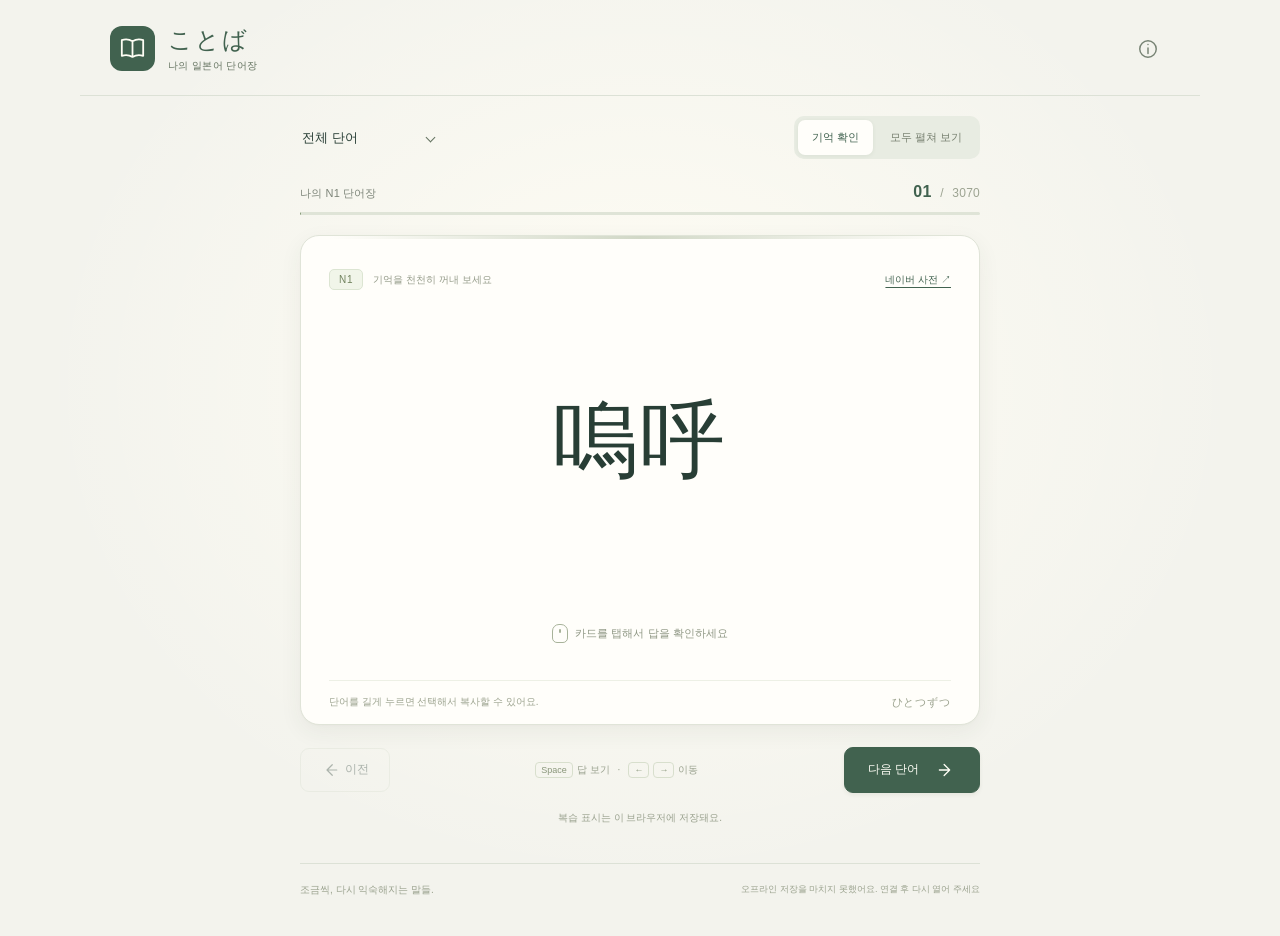
==== index.html @ ba1c208c "Add files via upload" ====
<!doctype html>
<html lang="ko">
  <head>
    <meta charset="UTF-8">
    <meta name="viewport" content="width=device-width, initial-scale=1, viewport-fit=cover">
    <meta name="theme-color" content="#f3f3ed">
    <meta name="description" content="한 번 알았던 일본어 단어를 다시 떠올리는 나만의 단어장.">
    <meta name="apple-mobile-web-app-capable" content="yes">
    <meta name="apple-mobile-web-app-status-bar-style" content="default">
    <title>ことば — 나의 일본어 단어장</title>
    <link rel="icon" href="./icon.svg" type="image/svg+xml">
    <link rel="apple-touch-icon" href="./icon-192.png">
    <link rel="manifest" href="./manifest.webmanifest">
    <link rel="stylesheet" href="./src/style.css">
    <script type="module" src="./src/app.js"></script>
  </head>
  <body>
    <svg class="svg-definitions" xmlns="http://www.w3.org/2000/svg" aria-hidden="true">
      <symbol id="i-book" viewBox="0 0 24 24"><path d="M12 5.5C9.2 3.8 5.5 3.5 2.5 4.5v14c3-1 6.7-.7 9.5 1 2.8-1.7 6.5-2 9.5-1v-14c-3-1-6.7-.7-9.5 1Zm0 0v14"/></symbol>
      <symbol id="i-arrow" viewBox="0 0 24 24"><path d="m9 5 7 7-7 7M3 12h13"/></symbol>
      <symbol id="i-check" viewBox="0 0 24 24"><path d="m5 12 4 4L19 6"/></symbol>
      <symbol id="i-info" viewBox="0 0 24 24"><circle cx="12" cy="12" r="9"/><path d="M12 11v6m0-10v.1"/></symbol>
      <symbol id="i-close" viewBox="0 0 24 24"><path d="m6 6 12 12M6 18 18 6"/></symbol>
      <symbol id="i-spark" viewBox="0 0 24 24"><path d="m12 3 2.5 6.5L21 12l-6.5 2.5L12 21l-2.5-6.5L3 12l6.5-2.5Z"/></symbol>
    </svg>

    <header class="app-header">
      <a class="brand" href="./" aria-label="ことば 단어장 처음 화면">
        <span class="brand-mark"><svg><use href="#i-book"/></svg></span>
        <span class="brand-name" lang="ja">ことば<span>나의 일본어 단어장</span></span>
      </a>
      <button class="icon-button" id="about-button" aria-label="단어장 정보 및 사용 방법"><svg><use href="#i-info"/></svg></button>
    </header>

    <main class="app-main">
      <p id="load-message" class="load-message" role="status">단어장을 펼치고 있어요…</p>
      <noscript><p>카드 복습을 사용하려면 브라우저에서 JavaScript를 켜 주세요.</p></noscript>

      <section id="review-app" aria-label="단어 복습" hidden>
        <div class="toolbar">
          <div class="filter-wrap">
            <label class="sr-only" for="filter">복습할 단어</label>
            <select id="filter">
              <option value="all">전체 단어</option>
              <option value="marked">표시한 단어</option>
              <option value="meaning">뜻이 헷갈린 단어</option>
              <option value="reading">읽기가 헷갈린 단어</option>
              <option value="unknown">모르는 단어</option>
            </select>
          </div>
          <div class="mode-switch" role="group" aria-label="카드 보기 방식">
            <button id="mode-recall" type="button" aria-pressed="true">기억 확인</button>
            <button id="mode-browse" type="button" aria-pressed="false">모두 펼쳐 보기</button>
          </div>
        </div>

        <div class="progress-row">
          <span id="deck-label">나의 N1 단어장</span>
          <span class="counter"><strong id="position">01</strong><span> / </span><span id="total">—</span></span>
        </div>
        <progress id="progress" max="1" value="0" aria-label="현재 카드 위치"></progress>

        <article class="word-card" id="word-card">
          <div class="card-topline"><span class="level-tag">N1</span><span id="card-prompt">기억을 천천히 꺼내 보세요</span><a class="dictionary-link" id="dictionary-link" target="_blank" rel="noopener noreferrer">네이버 사전 ↗</a></div>
          <div role="button" tabindex="0" class="reveal-surface" id="reveal" aria-expanded="false" aria-label="읽는 법과 뜻 보기">
            <span class="reading answer" id="reading" lang="ja" aria-hidden="true"></span>
            <span class="word" id="word" lang="ja"></span>
            <span class="meanings answer" id="meanings" aria-hidden="true"></span>
          </div>
          <div class="card-action-area">
            <p id="reveal-hint" class="reveal-hint"><span class="tap-dot" aria-hidden="true"></span> 카드를 탭해서 답을 확인하세요</p>
            <div id="flags" class="flags" aria-label="복습 표시" hidden>
              <button type="button" id="flag-meaning" class="flag-button" aria-pressed="false"><svg><use href="#i-check"/></svg><span>뜻이 헷갈림</span></button>
              <button type="button" id="flag-reading" class="flag-button" aria-pressed="false"><svg><use href="#i-check"/></svg><span>읽기가 헷갈림</span></button>
              <button type="button" id="flag-unknown" class="flag-button" aria-pressed="false"><svg><use href="#i-check"/></svg><span>모르겠음</span></button>
            </div>
          </div>
          <div class="card-bottomline"><span id="card-footnote">생각나지 않으면 바로 확인해도 괜찮아요.</span><span aria-hidden="true">ひとつずつ</span></div>
        </article>

        <section class="message-card" id="empty-state" hidden aria-labelledby="empty-title">
          <span class="message-icon"><svg><use href="#i-book"/></svg></span>
          <h2 id="empty-title" tabindex="-1">해당하는 단어가 없어요</h2>
          <p>헷갈리는 부분이나 모르는 단어를 표시하면<br>여기서 모아 볼 수 있어요.</p>
          <button type="button" class="primary-button" id="empty-all">전체 단어 보기 <svg><use href="#i-arrow"/></svg></button>
        </section>

        <section class="message-card" id="complete-state" hidden aria-labelledby="complete-title">
          <span class="message-icon"><svg><use href="#i-spark"/></svg></span>
          <p class="eyebrow">작은 복습 하나를 마쳤어요</p>
          <h2 id="complete-title" tabindex="-1">한 바퀴 살펴봤어요.</h2>
          <p id="complete-detail"></p>
          <button type="button" class="primary-button" id="review-marked">표시한 단어 복습 <svg><use href="#i-arrow"/></svg></button>
          <button type="button" class="text-button" id="restart">처음부터 다시 보기</button>
        </section>

        <nav class="card-navigation" aria-label="카드 이동" id="navigation">
          <button type="button" class="previous-button" id="previous"><svg><use href="#i-arrow"/></svg> 이전</button>
          <span class="keyboard-hint"><kbd>Space</kbd> 답 보기 <span>·</span> <kbd>←</kbd><kbd>→</kbd> 이동</span>
          <button type="button" class="next-button" id="next"><span>다음 단어</span><svg><use href="#i-arrow"/></svg></button>
        </nav>
        <p class="save-note" id="save-note">복습 표시는 이 브라우저에 저장돼요.</p>
      </section>

      <footer class="app-footer"><span>조금씩, 다시 익숙해지는 말들.</span><span class="offline-status" id="offline-status" role="status">오프라인 준비 확인 중</span></footer>
    </main>

    <dialog id="about-dialog" aria-labelledby="about-title">
      <div class="dialog-heading"><span class="eyebrow">나의 단어장</span><button class="icon-button" id="close-about" aria-label="정보 닫기"><svg><use href="#i-close"/></svg></button></div>
      <h2 id="about-title">반가워요, 다시 만난 단어.</h2>
      <p id="dataset-info"></p>
      <p>단어를 떠올린 뒤 카드를 탭해 답을 확인하세요. 뜻과 읽기의 헷갈림은 따로 표시할 수 있어요. 단어 자체가 낯설고 뜻과 읽는 법이 모두 기억나지 않으면 ‘모르겠음’을 표시하세요. 표시 없이 넘긴 단어를 외운 단어로 처리하지 않아요.</p>
      <p>단어를 길게 누르면 선택해서 복사할 수 있어요. 카드 위의 ‘네이버 사전’을 누르면 현재 단어를 새 탭에서 검색해요. 사전 검색에는 인터넷 연결이 필요해요.</p>
      <h3>iPhone에서 사용하기</h3>
      <p>HTTPS 주소로 접속한 뒤 Safari의 공유 메뉴에서 ‘홈 화면에 추가’를 선택하세요. ‘오프라인 사용 준비 완료’가 표시되면 저장된 단어로 인터넷 없이 복습할 수 있어요.</p>
      <p>복습 기록은 현재 브라우저에 저장돼요. 사이트 데이터를 삭제하면 기록도 지워지며, 다른 기기로 자동 동기화되지는 않아요.</p>
      <h3>단어 데이터 출처</h3>
      <p>OpenJLPT · JMdict / KANJIDIC2 (EDRDG) · Jonathan Waller · Tatoeba. 한국어 뜻은 핵심 의미를 확인해 별도로 작성했어요. JLPT 급수는 학습용 비공식 분류예요.</p>
      <div class="source-links"><a href="./data/NOTICE.md" target="_blank" rel="noopener">출처 고지</a><a href="./data/LICENSE" target="_blank" rel="noopener">CC BY-SA 4.0</a></div>
    </dialog>
    <p class="sr-only" aria-live="polite" id="announcement"></p>
  </body>
</html>
---- src/style.css ----
@charset "UTF-8";
:root {
  color-scheme: light;
  --paper: #f3f3ed;
  --card: #fffefa;
  --ink: #283e35;
  --muted: #647360;
  --green: #41624f;
  --line: #dce1d6;
  font-family: -apple-system, BlinkMacSystemFont, "Apple SD Gothic Neo", "Malgun Gothic", sans-serif;
  color: var(--ink);
  background: var(--paper);
  font-synthesis: none;
  -webkit-text-size-adjust: 100%;
}
* { box-sizing: border-box; }
[hidden] { display: none !important; }
body { margin: 0; min-width: 320px; min-height: 100svh; background: radial-gradient(ellipse at 50% 42%, #fffdf4 0, transparent 66%); }
button, select { font: inherit; color: inherit; }
button, a, select { -webkit-tap-highlight-color: transparent; touch-action: manipulation; }
button { cursor: pointer; }
button:disabled { cursor: default; opacity: .35; }
button, select { min-height: 44px; }
button:focus-visible, a:focus-visible, select:focus-visible, [role="button"]:focus-visible { outline: 3px solid #82a48b; outline-offset: 4px; }
a { color: var(--green); text-underline-offset: 4px; }
svg { width: 22px; height: 22px; fill: none; stroke: currentColor; stroke-width: 1.6; stroke-linecap: round; stroke-linejoin: round; flex-shrink: 0; }
.svg-definitions { position: absolute; width: 0; height: 0; overflow: hidden; }
.app-header { max-width: 1120px; margin: 0 auto; padding: max(26px, env(safe-area-inset-top)) 30px 23px; display: flex; align-items: center; justify-content: space-between; border-bottom: 1px solid var(--line); }
.brand { display: flex; gap: 13px; align-items: center; text-decoration: none; }
.brand-mark { background: var(--green); color: #fffef5; border-radius: 12px; width: 45px; height: 45px; display: grid; place-items: center; }
.brand-mark svg { width: 27px; height: 27px; }
.brand-name { font-family: "Hiragino Mincho ProN", "Yu Mincho", serif; font-weight: 600; font-size: 24px; letter-spacing: .08em; line-height: 1.2; }
.brand-name span { display: block; font-family: -apple-system, BlinkMacSystemFont, sans-serif; font-size: 10px; letter-spacing: .04em; font-weight: 400; color: var(--muted); margin-top: 5px; }
.icon-button { border: 1px solid transparent; border-radius: 50%; width: 44px; height: 44px; display: grid; place-items: center; background: transparent; color: #788475; }
.icon-button:hover { background: #e6eadf; color: var(--green); }
.app-main { width: min(100% - 48px, 680px); margin: 0 auto; padding: 20px 0 max(22px, env(safe-area-inset-bottom)); }
.eyebrow { font-size: 11px; letter-spacing: .11em; color: #7a846f; display: inline-flex; align-items: center; gap: 7px; }
.toolbar { display: flex; justify-content: space-between; align-items: center; gap: 12px; margin-bottom: 23px; }
.filter-wrap { position: relative; max-width: 45%; }
.filter-wrap::after { content: ''; pointer-events: none; position: absolute; right: 9px; top: 18px; width: 6px; height: 6px; border-right: 1.5px solid; border-bottom: 1.5px solid; transform: rotate(45deg); color: var(--muted); }
select { appearance: none; background: transparent; padding: 0 29px 0 2px; border: 0; border-radius: 5px; width: 100%; font-size: 13px; font-weight: 550; text-overflow: ellipsis; cursor: pointer; }
.mode-switch { display: flex; padding: 4px; background: #e8ece2; border-radius: 10px; gap: 3px; }
.mode-switch button { min-height: 35px; padding: 0 14px; border: 0; background: transparent; border-radius: 7px; font-size: 11px; color: #788171; white-space: nowrap; transition: background .18s, color .18s; }
.mode-switch button[aria-pressed="true"] { background: var(--card); color: var(--green); box-shadow: 0 1px 4px #243d2410; font-weight: 600; }
.progress-row { display: flex; justify-content: space-between; align-items: baseline; color: #7c8478; font-size: 11px; letter-spacing: .015em; margin-bottom: 11px; }
.counter { font-variant-numeric: tabular-nums; letter-spacing: .02em; color: #9ca391; font-size: 12px; }
.counter strong { color: var(--green); font-size: 16px; font-weight: 550; }
.counter > span:first-of-type { margin: 0 5px; }
progress { display: block; appearance: none; width: 100%; height: 3px; border: 0; border-radius: 3px; overflow: hidden; background: #dfe4d7; color: #829775; margin-bottom: 20px; }
progress::-webkit-progress-bar { background: #dfe4d7; }
progress::-webkit-progress-value { background: #829775; border-radius: 3px; transition: width .25s; }
progress::-moz-progress-bar { background: #829775; }
.word-card { position: relative; background: var(--card); border: 1px solid #e0e4d8; border-radius: 19px; box-shadow: 0 7px 22px #2c3d2910, 0 1px 2px #2c3d2905; padding: 22px 28px 0; overflow: hidden; }
.word-card::before { content: ''; height: 3px; position: absolute; top: 0; left: 28px; right: 28px; background: linear-gradient(90deg, transparent, #96a78570, transparent); }
.card-topline { display: flex; align-items: center; gap: 10px; min-height: 25px; font-size: 10px; color: #949b89; }
.level-tag { border: 1px solid #dce5d2; color: #71835e; background: #f1f5e9; font-size: 10px; padding: 4px 9px; border-radius: 5px; letter-spacing: .08em; }
.dictionary-link { margin-left: auto; flex-shrink: 0; display: inline-flex; align-items: center; min-height: 44px; font-size: 10px; white-space: nowrap; }
.reveal-surface { display: flex; flex-direction: column; align-items: center; width: 100%; padding: 38px 0 12px; background: transparent; border: 0; border-radius: 10px; color: var(--ink); text-align: center; cursor: pointer; touch-action: manipulation; }
.reveal-surface[aria-disabled="true"] { cursor: default; }
.reading { display: block; width: 100%; height: 32px; font-size: 18px; line-height: 1.5; letter-spacing: .12em; font-weight: 400; color: #647756; }
.word { display: flex; align-items: center; justify-content: center; width: 100%; height: 137px; font-family: "Hiragino Mincho ProN", "Yu Mincho", "Noto Serif CJK JP", serif; font-weight: 500; font-size: clamp(36px, calc(70vw / var(--word-length, 3)), 85px); letter-spacing: .025em; white-space: nowrap; }
.word-long { font-size: clamp(23px, 4.8vw, 48px); letter-spacing: 0; }
.word { -webkit-user-select: text; user-select: text; -webkit-touch-callout: default; cursor: text; }
.meanings { width: 100%; display: flex; justify-content: center; flex-wrap: wrap; align-content: center; align-items: center; gap: 4px 0; min-height: 80px; line-height: 1.75; font-size: 16px; font-weight: 400; color: #52624e; letter-spacing: -.035em; padding: 6px 0; }
.meanings span { max-width: 100%; word-break: keep-all; overflow-wrap: anywhere; }
.meanings span + span::before { content: '·'; color: #acb39f; margin: 0 10px; }
.answer { visibility: hidden; opacity: 0; }
.is-revealed .answer { visibility: visible; opacity: 1; transition: opacity .2s; }
.card-action-area { height: 79px; display: grid; align-items: center; padding-bottom: 14px; }
.reveal-hint { display: flex; align-items: center; justify-content: center; gap: 7px; font-size: 11px; color: #8f9784; margin: 0; }
.tap-dot { width: 16px; height: 19px; border: 1px solid #a8b39a; border-radius: 7px 7px 5px 5px; position: relative; }
.tap-dot::after { content: ''; width: 2px; height: 4px; border-radius: 1px; background: #a8b39a; position: absolute; left: 6px; top: 4px; }
.flags { display: grid; grid-template-columns: repeat(3, minmax(0, 1fr)); gap: 10px; width: min(100%, 480px); margin: auto; }
.flag-button { display: flex; justify-content: center; align-items: center; gap: 5px; padding: 6px 5px; border: 1px solid #e0e5d8; border-radius: 9px; background: #fcfcf7; color: #78816f; font-size: 12px; min-height: 45px; transition: background .15s, border .15s; }
.flag-button span { min-width: 0; word-break: keep-all; line-height: 1.35; }
.flag-button svg { width: 15px; height: 15px; border: 1px solid #b9c2ad; border-radius: 4px; padding: 1px; stroke: transparent; }
.flag-button[aria-pressed="true"] { background: #eaf0df; border-color: #9bab84; color: #456334; font-weight: 600; }
.flag-button[aria-pressed="true"] svg { background: #6d8957; border-color: #6d8957; stroke: white; }
.flag-button:hover { border-color: #acba9b; }
.card-bottomline { border-top: 1px solid #edf0e5; display: flex; align-items: center; justify-content: space-between; gap: 9px; min-height: 44px; color: #9ca38f; font-size: 10px; }
.card-bottomline > span:last-child { white-space: nowrap; font-family: "Hiragino Mincho ProN", serif; font-size: 11px; letter-spacing: .08em; }
.card-navigation { display: flex; align-items: center; justify-content: space-between; gap: 14px; margin-top: 22px; }
.previous-button { display: flex; align-items: center; gap: 6px; background: transparent; border: 1px solid #d8dfd0; border-radius: 9px; font-size: 12px; min-width: 90px; justify-content: center; }
.previous-button svg { transform: rotate(180deg); width: 18px; }
.next-button, .primary-button { display: inline-flex; align-items: center; justify-content: center; gap: 18px; border: 1px solid var(--green); background: var(--green); color: #fffff7; min-height: 46px; padding: 0 23px; border-radius: 9px; font-size: 12px; box-shadow: 0 2px 4px #24382212; }
.next-button:hover, .primary-button:hover { background: #304f3c; }
.next-button svg, .primary-button svg { width: 19px; }
.keyboard-hint { color: #99a18e; font-size: 10px; display: flex; align-items: center; gap: 4px; }
.keyboard-hint > span { margin: 0 4px; }
kbd { font-family: inherit; font-size: 9px; border: 1px solid #d8dfcd; border-radius: 4px; padding: 2px 5px; color: #89967a; }
.save-note { text-align: center; font-size: 10px; color: #99a18e; margin: 17px 0 0; line-height: 1.6; }
.app-footer { margin-top: 37px; padding-top: 19px; border-top: 1px solid var(--line); display: flex; justify-content: space-between; gap: 10px; align-items: center; font-size: 10px; color: #9aA28e; }
.offline-status { font-size: 9px; text-align: right; max-width: 56%; line-height: 1.5; }
.offline-status.is-ready::before { content: ''; width: 5px; height: 5px; background: #8da274; border-radius: 50%; display: inline-block; margin-right: 5px; }
.message-card { background: var(--card); border: 1px solid var(--line); border-radius: 19px; padding: 58px 25px; min-height: 421px; text-align: center; display: flex; align-items: center; flex-direction: column; justify-content: center; }
.message-icon { display: grid; place-items: center; height: 55px; width: 55px; border-radius: 50%; background: #edf1e5; color: #7f966b; margin-bottom: 17px; }
.message-icon svg { width: 28px; height: 28px; }
.message-card h2 { font-size: 23px; font-weight: 550; letter-spacing: -.045em; margin: 10px 0; }
.message-card p:not(.eyebrow) { color: var(--muted); font-size: 12px; line-height: 1.9; max-width: 370px; margin: 0 0 25px; word-break: keep-all; }
.text-button { border: 0; background: transparent; font-size: 11px; color: var(--muted); text-decoration: underline; text-underline-offset: 5px; margin-top: 9px; }
dialog { width: min(100% - 36px, 490px); max-height: calc(100svh - 48px); overflow-y: auto; background: var(--card); color: var(--ink); padding: 22px 29px 30px; border: 1px solid var(--line); border-radius: 18px; box-shadow: 0 15px 70px #1a30252c; }
dialog::backdrop { background: #1f30254f; backdrop-filter: blur(3px); }
.dialog-heading { display: flex; justify-content: space-between; align-items: center; }
dialog h2 { font-size: 22px; font-weight: 550; letter-spacing: -.04em; margin: 12px 0 20px; }
dialog h3 { font-size: 13px; margin: 25px 0 9px; }
dialog p { font-size: 12px; line-height: 1.9; color: #73806e; word-break: keep-all; }
.source-links { display: flex; gap: 18px; margin-top: 18px; font-size: 11px; }
.load-message { text-align: center; color: var(--muted); padding: 100px 10px; font-size: 13px; }
.sr-only { position: absolute; width: 1px; height: 1px; overflow: hidden; clip-path: inset(50%); white-space: nowrap; }
@media (max-width: 600px) {
  .app-header { padding: max(17px, env(safe-area-inset-top)) 22px 17px; }
  .brand-mark { width: 38px; height: 38px; border-radius: 10px; }
  .brand-mark svg { width: 23px; height: 23px; }
  .brand-name { font-size: 21px; }
  .brand-name span { font-size: 9px; margin-top: 4px; }
  .app-main { width: calc(100% - 36px); padding-top: 14px; }
  .eyebrow { font-size: 10px; }
  .toolbar { gap: 7px; margin-bottom: 16px; }
  .mode-switch { padding: 3px; }
  .mode-switch button { padding: 0 10px; font-size: 10px; min-height: 36px; }
  select { font-size: 12px; }
  progress { margin-bottom: 16px; }
  .word-card { padding: 18px 17px 0; border-radius: 15px; }
  .card-topline { font-size: 9px; gap: 7px; }
  .dictionary-link { font-size: 9px; }
  .reveal-surface { padding-top: 27px; padding-bottom: 8px; }
  .reading { height: 28px; font-size: clamp(10px, calc(65vw / var(--reading-length, 10)), 16px); letter-spacing: .08em; }
  .word { height: 118px; }
  .meanings { font-size: 14px; min-height: 77px; }
  .meanings span + span::before { margin: 0 7px; }
  .card-action-area { height: 75px; padding-bottom: 12px; }
  .flags { gap: 8px; }
  .flag-button { font-size: 11px; }
  .card-bottomline { font-size: 9px; min-height: 43px; }
  .card-bottomline > span:last-child { display: none; }
  .keyboard-hint { display: none; }
  .card-navigation { margin-top: 18px; }
  .previous-button { min-width: 83px; }
  .next-button { min-width: 139px; }
  .app-footer { margin-top: 25px; font-size: 9px; }
  .message-card { min-height: 391px; padding: 36px 20px; }
}
@media (prefers-reduced-motion: reduce) { *, *::before, *::after { transition: none !important; scroll-behavior: auto !important; } }
@media (max-width: 600px) and (max-height: 760px) {
  .app-header { padding-top: max(11px, env(safe-area-inset-top)); padding-bottom: 11px; }
  .app-main { padding-top: 12px; }
  .toolbar { margin-bottom: 12px; }
  .progress-row { margin-bottom: 8px; }
  progress { margin-bottom: 12px; }
  .word-card { padding-top: 14px; }
  .reveal-surface { padding-top: 13px; padding-bottom: 4px; }
  .reading { height: 25px; font-size: clamp(10px, calc(65vw / var(--reading-length, 10)), 15px); }
  .word { height: 91px; font-size: clamp(34px, calc(65vw / var(--word-length, 3)), 74px); }
  .word-long { font-size: clamp(22px, 4.8vw, 40px); }
  .meanings { min-height: 65px; font-size: 13px; }
  .card-action-area { height: 62px; padding-bottom: 8px; }
  .card-bottomline { min-height: 34px; }
  .card-navigation { margin-top: 14px; }
  .save-note { margin-top: 11px; }
  .app-footer { margin-top: 18px; padding-top: 14px; }
}
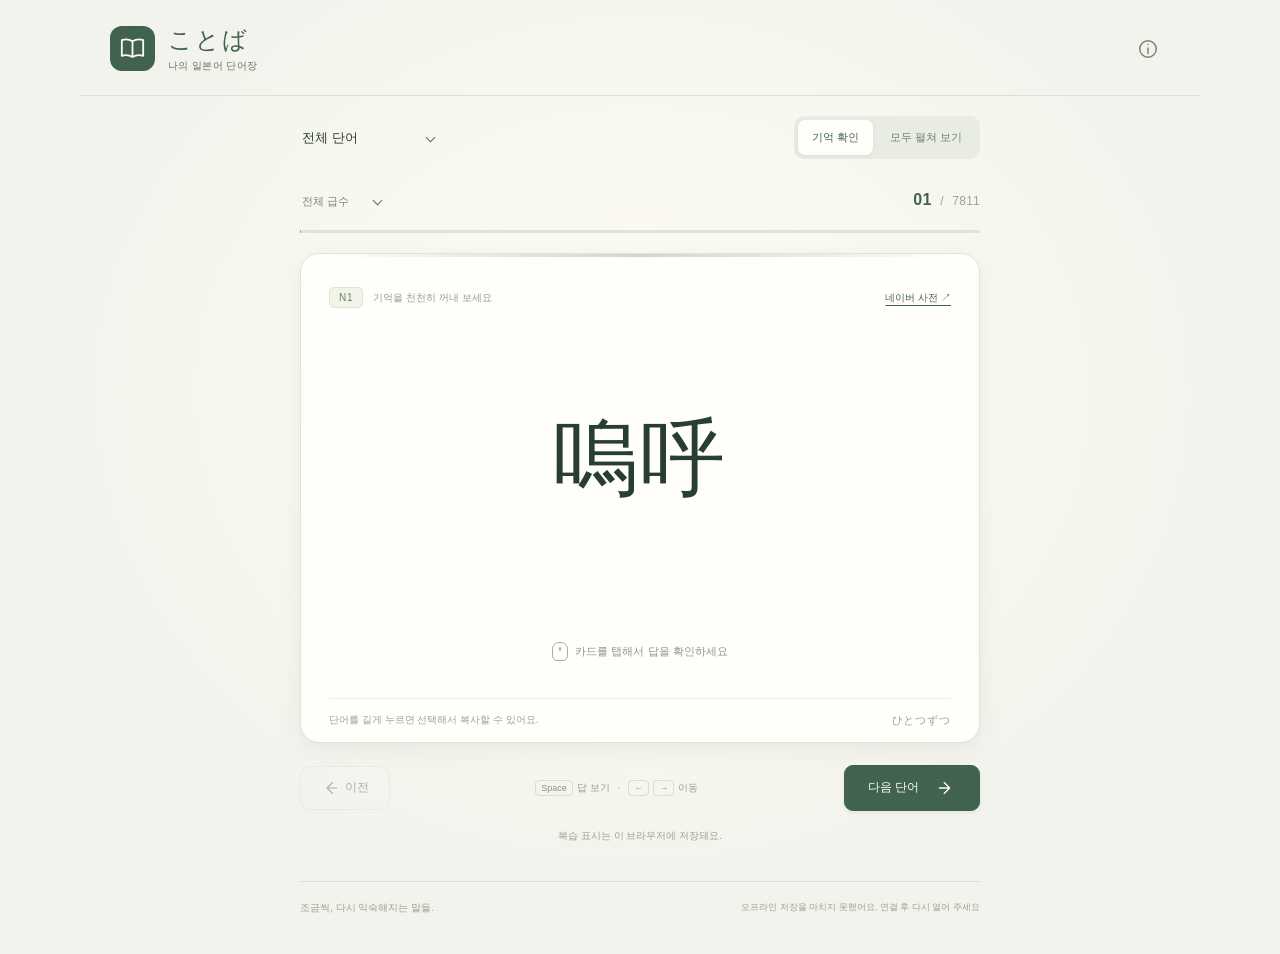
==== commit 11880b22: "N1~N5 전체 단어 추가" ====
--- a/index.html
+++ b/index.html
@@ -55,13 +55,24 @@
         </div>
 
         <div class="progress-row">
-          <span id="deck-label">나의 N1 단어장</span>
+          <div class="filter-wrap level-filter-wrap">
+            <label class="sr-only" for="level">복습할 급수</label>
+            <select id="level">
+              <option value="all">전체 급수</option>
+              <option value="N1">N1</option>
+              <option value="N2">N2</option>
+              <option value="N3">N3</option>
+              <option value="N4">N4</option>
+              <option value="N5">N5</option>
+            </select>
+          </div>
+          <span id="deck-label" class="sr-only">나의 일본어 단어장</span>
           <span class="counter"><strong id="position">01</strong><span> / </span><span id="total">—</span></span>
         </div>
         <progress id="progress" max="1" value="0" aria-label="현재 카드 위치"></progress>
 
         <article class="word-card" id="word-card">
-          <div class="card-topline"><span class="level-tag">N1</span><span id="card-prompt">기억을 천천히 꺼내 보세요</span><a class="dictionary-link" id="dictionary-link" target="_blank" rel="noopener noreferrer">네이버 사전 ↗</a></div>
+          <div class="card-topline"><span class="level-tag" id="level-tag">—</span><span id="card-prompt">기억을 천천히 꺼내 보세요</span><a class="dictionary-link" id="dictionary-link" target="_blank" rel="noopener noreferrer">네이버 사전 ↗</a></div>
           <div role="button" tabindex="0" class="reveal-surface" id="reveal" aria-expanded="false" aria-label="읽는 법과 뜻 보기">
             <span class="reading answer" id="reading" lang="ja" aria-hidden="true"></span>
             <span class="word" id="word" lang="ja"></span>
@@ -109,6 +120,7 @@
       <div class="dialog-heading"><span class="eyebrow">나의 단어장</span><button class="icon-button" id="close-about" aria-label="정보 닫기"><svg><use href="#i-close"/></svg></button></div>
       <h2 id="about-title">반가워요, 다시 만난 단어.</h2>
       <p id="dataset-info"></p>
+      <p>카드 위의 급수 메뉴에서 전체 급수 또는 N1~N5 중 하나를 고를 수 있어요. 급수와 헷갈림·모르겠음 필터를 함께 적용하며, 카드 왼쪽 위에는 현재 단어의 급수가 표시돼요.</p>
       <p>단어를 떠올린 뒤 카드를 탭해 답을 확인하세요. 뜻과 읽기의 헷갈림은 따로 표시할 수 있어요. 단어 자체가 낯설고 뜻과 읽는 법이 모두 기억나지 않으면 ‘모르겠음’을 표시하세요. 표시 없이 넘긴 단어를 외운 단어로 처리하지 않아요.</p>
       <p>단어를 길게 누르면 선택해서 복사할 수 있어요. 카드 위의 ‘네이버 사전’을 누르면 현재 단어를 새 탭에서 검색해요. 사전 검색에는 인터넷 연결이 필요해요.</p>
       <h3>iPhone에서 사용하기</h3>
--- a/src/style.css
+++ b/src/style.css
@@ -43,6 +43,9 @@
 .mode-switch button { min-height: 35px; padding: 0 14px; border: 0; background: transparent; border-radius: 7px; font-size: 11px; color: #788171; white-space: nowrap; transition: background .18s, color .18s; }
 .mode-switch button[aria-pressed="true"] { background: var(--card); color: var(--green); box-shadow: 0 1px 4px #243d2410; font-weight: 600; }
 .progress-row { display: flex; justify-content: space-between; align-items: baseline; color: #7c8478; font-size: 11px; letter-spacing: .015em; margin-bottom: 11px; }
+.level-filter-wrap { min-width: 90px; }
+.level-filter-wrap select { min-height: 36px; font-size: 11px; }
+.level-filter-wrap::after { top: 14px; }
 .counter { font-variant-numeric: tabular-nums; letter-spacing: .02em; color: #9ca391; font-size: 12px; }
 .counter strong { color: var(--green); font-size: 16px; font-weight: 550; }
 .counter > span:first-of-type { margin: 0 5px; }
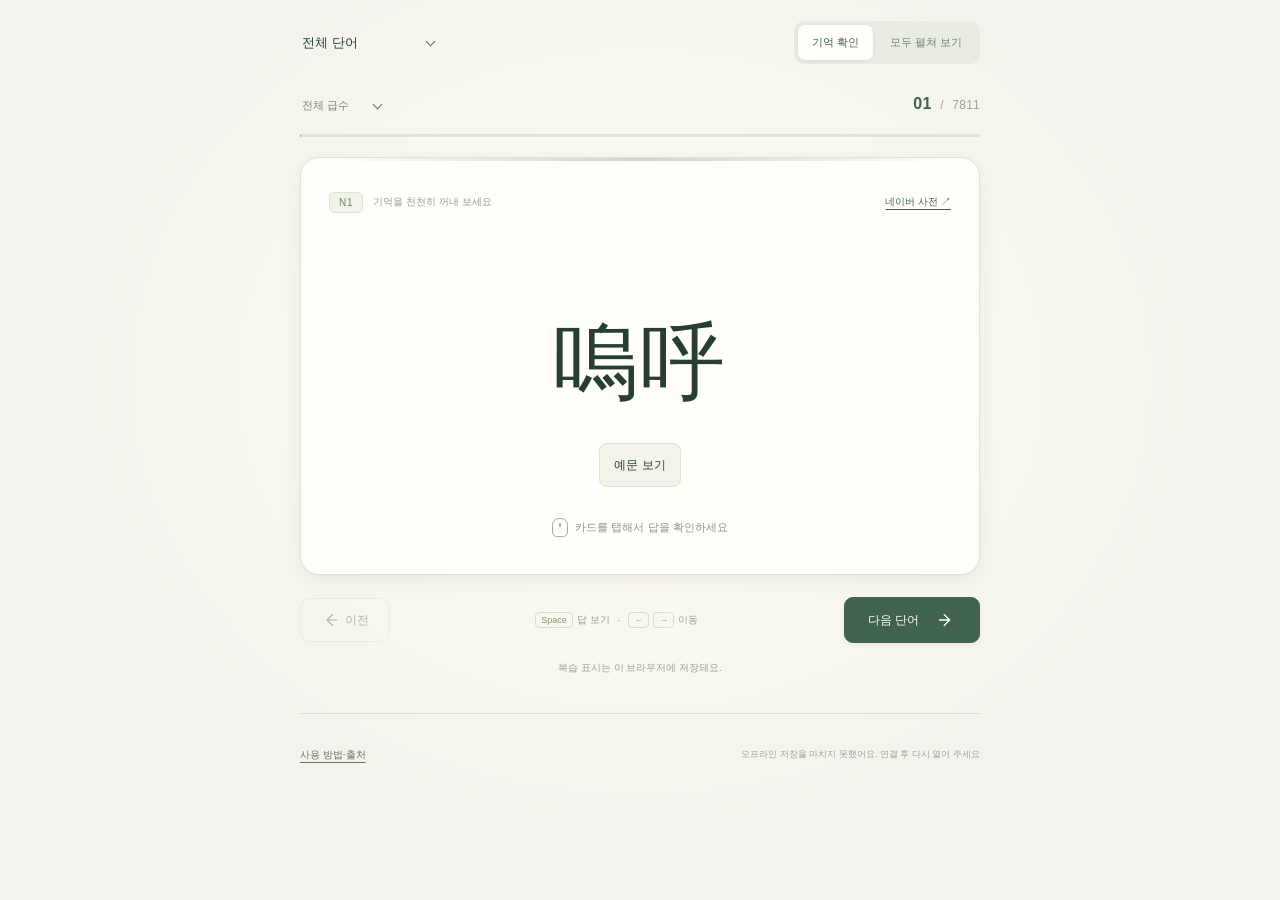
==== commit abc7a309: "예문추가" ====
--- a/index.html
+++ b/index.html
@@ -19,18 +19,9 @@
       <symbol id="i-book" viewBox="0 0 24 24"><path d="M12 5.5C9.2 3.8 5.5 3.5 2.5 4.5v14c3-1 6.7-.7 9.5 1 2.8-1.7 6.5-2 9.5-1v-14c-3-1-6.7-.7-9.5 1Zm0 0v14"/></symbol>
       <symbol id="i-arrow" viewBox="0 0 24 24"><path d="m9 5 7 7-7 7M3 12h13"/></symbol>
       <symbol id="i-check" viewBox="0 0 24 24"><path d="m5 12 4 4L19 6"/></symbol>
-      <symbol id="i-info" viewBox="0 0 24 24"><circle cx="12" cy="12" r="9"/><path d="M12 11v6m0-10v.1"/></symbol>
       <symbol id="i-close" viewBox="0 0 24 24"><path d="m6 6 12 12M6 18 18 6"/></symbol>
       <symbol id="i-spark" viewBox="0 0 24 24"><path d="m12 3 2.5 6.5L21 12l-6.5 2.5L12 21l-2.5-6.5L3 12l6.5-2.5Z"/></symbol>
     </svg>
-
-    <header class="app-header">
-      <a class="brand" href="./" aria-label="ことば 단어장 처음 화면">
-        <span class="brand-mark"><svg><use href="#i-book"/></svg></span>
-        <span class="brand-name" lang="ja">ことば<span>나의 일본어 단어장</span></span>
-      </a>
-      <button class="icon-button" id="about-button" aria-label="단어장 정보 및 사용 방법"><svg><use href="#i-info"/></svg></button>
-    </header>
 
     <main class="app-main">
       <p id="load-message" class="load-message" role="status">단어장을 펼치고 있어요…</p>
@@ -76,8 +67,12 @@
           <div role="button" tabindex="0" class="reveal-surface" id="reveal" aria-expanded="false" aria-label="읽는 법과 뜻 보기">
             <span class="reading answer" id="reading" lang="ja" aria-hidden="true"></span>
             <span class="word" id="word" lang="ja"></span>
-            <span class="meanings answer" id="meanings" aria-hidden="true"></span>
+            <span class="meanings answer" id="meanings" aria-hidden="true" hidden></span>
           </div>
+          <section class="examples-section" id="examples-section" aria-label="단어 예문" hidden>
+            <button type="button" class="examples-toggle" id="examples-toggle" aria-expanded="false" aria-controls="examples-list">예문 보기</button>
+            <ol class="examples-list" id="examples-list" hidden></ol>
+          </section>
           <div class="card-action-area">
             <p id="reveal-hint" class="reveal-hint"><span class="tap-dot" aria-hidden="true"></span> 카드를 탭해서 답을 확인하세요</p>
             <div id="flags" class="flags" aria-label="복습 표시" hidden>
@@ -86,7 +81,6 @@
               <button type="button" id="flag-unknown" class="flag-button" aria-pressed="false"><svg><use href="#i-check"/></svg><span>모르겠음</span></button>
             </div>
           </div>
-          <div class="card-bottomline"><span id="card-footnote">생각나지 않으면 바로 확인해도 괜찮아요.</span><span aria-hidden="true">ひとつずつ</span></div>
         </article>
 
         <section class="message-card" id="empty-state" hidden aria-labelledby="empty-title">
@@ -113,7 +107,7 @@
         <p class="save-note" id="save-note">복습 표시는 이 브라우저에 저장돼요.</p>
       </section>
 
-      <footer class="app-footer"><span>조금씩, 다시 익숙해지는 말들.</span><span class="offline-status" id="offline-status" role="status">오프라인 준비 확인 중</span></footer>
+      <footer class="app-footer"><button type="button" class="footer-about" id="about-button">사용 방법·출처</button><span class="offline-status" id="offline-status" role="status">오프라인 준비 확인 중</span></footer>
     </main>
 
     <dialog id="about-dialog" aria-labelledby="about-title">
@@ -122,6 +116,8 @@
       <p id="dataset-info"></p>
       <p>카드 위의 급수 메뉴에서 전체 급수 또는 N1~N5 중 하나를 고를 수 있어요. 급수와 헷갈림·모르겠음 필터를 함께 적용하며, 카드 왼쪽 위에는 현재 단어의 급수가 표시돼요.</p>
       <p>단어를 떠올린 뒤 카드를 탭해 답을 확인하세요. 뜻과 읽기의 헷갈림은 따로 표시할 수 있어요. 단어 자체가 낯설고 뜻과 읽는 법이 모두 기억나지 않으면 ‘모르겠음’을 표시하세요. 표시 없이 넘긴 단어를 외운 단어로 처리하지 않아요.</p>
+      <p>‘예문 보기’를 누르면 답을 공개하지 않고 일본어 예문을 볼 수 있어요. 답을 공개하거나 ‘모두 펼쳐 보기’를 선택하면 예문과 원본 영어 번역도 함께 보여요. 예문이 없는 단어에는 버튼이 표시되지 않아요.</p>
+      <p>예문도 길게 눌러 선택·복사할 수 있어요. 각 예문의 ‘파파고 번역’을 누르면 일본어 문장이 입력된 파파고를 새 탭에서 열어요. 파파고 번역에는 인터넷 연결이 필요해요.</p>
       <p>단어를 길게 누르면 선택해서 복사할 수 있어요. 카드 위의 ‘네이버 사전’을 누르면 현재 단어를 새 탭에서 검색해요. 사전 검색에는 인터넷 연결이 필요해요.</p>
       <h3>iPhone에서 사용하기</h3>
       <p>HTTPS 주소로 접속한 뒤 Safari의 공유 메뉴에서 ‘홈 화면에 추가’를 선택하세요. ‘오프라인 사용 준비 완료’가 표시되면 저장된 단어로 인터넷 없이 복습할 수 있어요.</p>
--- a/src/style.css
+++ b/src/style.css
@@ -25,15 +25,9 @@
 a { color: var(--green); text-underline-offset: 4px; }
 svg { width: 22px; height: 22px; fill: none; stroke: currentColor; stroke-width: 1.6; stroke-linecap: round; stroke-linejoin: round; flex-shrink: 0; }
 .svg-definitions { position: absolute; width: 0; height: 0; overflow: hidden; }
-.app-header { max-width: 1120px; margin: 0 auto; padding: max(26px, env(safe-area-inset-top)) 30px 23px; display: flex; align-items: center; justify-content: space-between; border-bottom: 1px solid var(--line); }
-.brand { display: flex; gap: 13px; align-items: center; text-decoration: none; }
-.brand-mark { background: var(--green); color: #fffef5; border-radius: 12px; width: 45px; height: 45px; display: grid; place-items: center; }
-.brand-mark svg { width: 27px; height: 27px; }
-.brand-name { font-family: "Hiragino Mincho ProN", "Yu Mincho", serif; font-weight: 600; font-size: 24px; letter-spacing: .08em; line-height: 1.2; }
-.brand-name span { display: block; font-family: -apple-system, BlinkMacSystemFont, sans-serif; font-size: 10px; letter-spacing: .04em; font-weight: 400; color: var(--muted); margin-top: 5px; }
 .icon-button { border: 1px solid transparent; border-radius: 50%; width: 44px; height: 44px; display: grid; place-items: center; background: transparent; color: #788475; }
 .icon-button:hover { background: #e6eadf; color: var(--green); }
-.app-main { width: min(100% - 48px, 680px); margin: 0 auto; padding: 20px 0 max(22px, env(safe-area-inset-bottom)); }
+.app-main { width: min(100% - 48px, 680px); margin: 0 auto; padding: max(20px, env(safe-area-inset-top)) 0 max(22px, env(safe-area-inset-bottom)); }
 .eyebrow { font-size: 11px; letter-spacing: .11em; color: #7a846f; display: inline-flex; align-items: center; gap: 7px; }
 .toolbar { display: flex; justify-content: space-between; align-items: center; gap: 12px; margin-bottom: 23px; }
 .filter-wrap { position: relative; max-width: 45%; }
@@ -69,6 +63,16 @@
 .meanings span + span::before { content: '·'; color: #acb39f; margin: 0 10px; }
 .answer { visibility: hidden; opacity: 0; }
 .is-revealed .answer { visibility: visible; opacity: 1; transition: opacity .2s; }
+.examples-section { padding-bottom: 8px; }
+.examples-toggle { display: block; margin: 0 auto; padding: 0 14px; border: 1px solid #dce5d2; border-radius: 8px; background: #f1f5e9; font-size: 12px; }
+.examples-toggle[aria-expanded="true"] { background: transparent; }
+.examples-list { margin: 14px 0 4px; padding: 0; list-style: none; }
+.examples-list li { padding: 14px 0; border-top: 1px solid #e6eadf; overflow-wrap: anywhere; }
+.example-ja { margin: 0; font-size: 16px; line-height: 1.85; }
+.example-en { margin: 6px 0 0; color: var(--muted); font-size: 12px; line-height: 1.65; }
+.example-ja, .example-en { -webkit-user-select: text; user-select: text; -webkit-touch-callout: default; cursor: text; }
+.example-source { display: inline-flex; align-items: center; min-height: 32px; font-size: 10px; color: #7c8478; }
+.example-translate { display: inline-flex; align-items: center; min-height: 44px; margin-left: 16px; font-size: 12px; }
 .card-action-area { height: 79px; display: grid; align-items: center; padding-bottom: 14px; }
 .reveal-hint { display: flex; align-items: center; justify-content: center; gap: 7px; font-size: 11px; color: #8f9784; margin: 0; }
 .tap-dot { width: 16px; height: 19px; border: 1px solid #a8b39a; border-radius: 7px 7px 5px 5px; position: relative; }
@@ -80,8 +84,6 @@
 .flag-button[aria-pressed="true"] { background: #eaf0df; border-color: #9bab84; color: #456334; font-weight: 600; }
 .flag-button[aria-pressed="true"] svg { background: #6d8957; border-color: #6d8957; stroke: white; }
 .flag-button:hover { border-color: #acba9b; }
-.card-bottomline { border-top: 1px solid #edf0e5; display: flex; align-items: center; justify-content: space-between; gap: 9px; min-height: 44px; color: #9ca38f; font-size: 10px; }
-.card-bottomline > span:last-child { white-space: nowrap; font-family: "Hiragino Mincho ProN", serif; font-size: 11px; letter-spacing: .08em; }
 .card-navigation { display: flex; align-items: center; justify-content: space-between; gap: 14px; margin-top: 22px; }
 .previous-button { display: flex; align-items: center; gap: 6px; background: transparent; border: 1px solid #d8dfd0; border-radius: 9px; font-size: 12px; min-width: 90px; justify-content: center; }
 .previous-button svg { transform: rotate(180deg); width: 18px; }
@@ -93,6 +95,7 @@
 kbd { font-family: inherit; font-size: 9px; border: 1px solid #d8dfcd; border-radius: 4px; padding: 2px 5px; color: #89967a; }
 .save-note { text-align: center; font-size: 10px; color: #99a18e; margin: 17px 0 0; line-height: 1.6; }
 .app-footer { margin-top: 37px; padding-top: 19px; border-top: 1px solid var(--line); display: flex; justify-content: space-between; gap: 10px; align-items: center; font-size: 10px; color: #9aA28e; }
+.footer-about { padding: 0; border: 0; background: transparent; font-size: inherit; color: var(--muted); text-decoration: underline; text-underline-offset: 4px; }
 .offline-status { font-size: 9px; text-align: right; max-width: 56%; line-height: 1.5; }
 .offline-status.is-ready::before { content: ''; width: 5px; height: 5px; background: #8da274; border-radius: 50%; display: inline-block; margin-right: 5px; }
 .message-card { background: var(--card); border: 1px solid var(--line); border-radius: 19px; padding: 58px 25px; min-height: 421px; text-align: center; display: flex; align-items: center; flex-direction: column; justify-content: center; }
@@ -111,12 +114,7 @@
 .load-message { text-align: center; color: var(--muted); padding: 100px 10px; font-size: 13px; }
 .sr-only { position: absolute; width: 1px; height: 1px; overflow: hidden; clip-path: inset(50%); white-space: nowrap; }
 @media (max-width: 600px) {
-  .app-header { padding: max(17px, env(safe-area-inset-top)) 22px 17px; }
-  .brand-mark { width: 38px; height: 38px; border-radius: 10px; }
-  .brand-mark svg { width: 23px; height: 23px; }
-  .brand-name { font-size: 21px; }
-  .brand-name span { font-size: 9px; margin-top: 4px; }
-  .app-main { width: calc(100% - 36px); padding-top: 14px; }
+  .app-main { width: calc(100% - 36px); padding-top: max(14px, env(safe-area-inset-top)); }
   .eyebrow { font-size: 10px; }
   .toolbar { gap: 7px; margin-bottom: 16px; }
   .mode-switch { padding: 3px; }
@@ -134,8 +132,7 @@
   .card-action-area { height: 75px; padding-bottom: 12px; }
   .flags { gap: 8px; }
   .flag-button { font-size: 11px; }
-  .card-bottomline { font-size: 9px; min-height: 43px; }
-  .card-bottomline > span:last-child { display: none; }
+  .example-ja { font-size: 14px; }
   .keyboard-hint { display: none; }
   .card-navigation { margin-top: 18px; }
   .previous-button { min-width: 83px; }
@@ -145,8 +142,7 @@
 }
 @media (prefers-reduced-motion: reduce) { *, *::before, *::after { transition: none !important; scroll-behavior: auto !important; } }
 @media (max-width: 600px) and (max-height: 760px) {
-  .app-header { padding-top: max(11px, env(safe-area-inset-top)); padding-bottom: 11px; }
-  .app-main { padding-top: 12px; }
+  .app-main { padding-top: max(12px, env(safe-area-inset-top)); }
   .toolbar { margin-bottom: 12px; }
   .progress-row { margin-bottom: 8px; }
   progress { margin-bottom: 12px; }
@@ -157,7 +153,6 @@
   .word-long { font-size: clamp(22px, 4.8vw, 40px); }
   .meanings { min-height: 65px; font-size: 13px; }
   .card-action-area { height: 62px; padding-bottom: 8px; }
-  .card-bottomline { min-height: 34px; }
   .card-navigation { margin-top: 14px; }
   .save-note { margin-top: 11px; }
   .app-footer { margin-top: 18px; padding-top: 14px; }
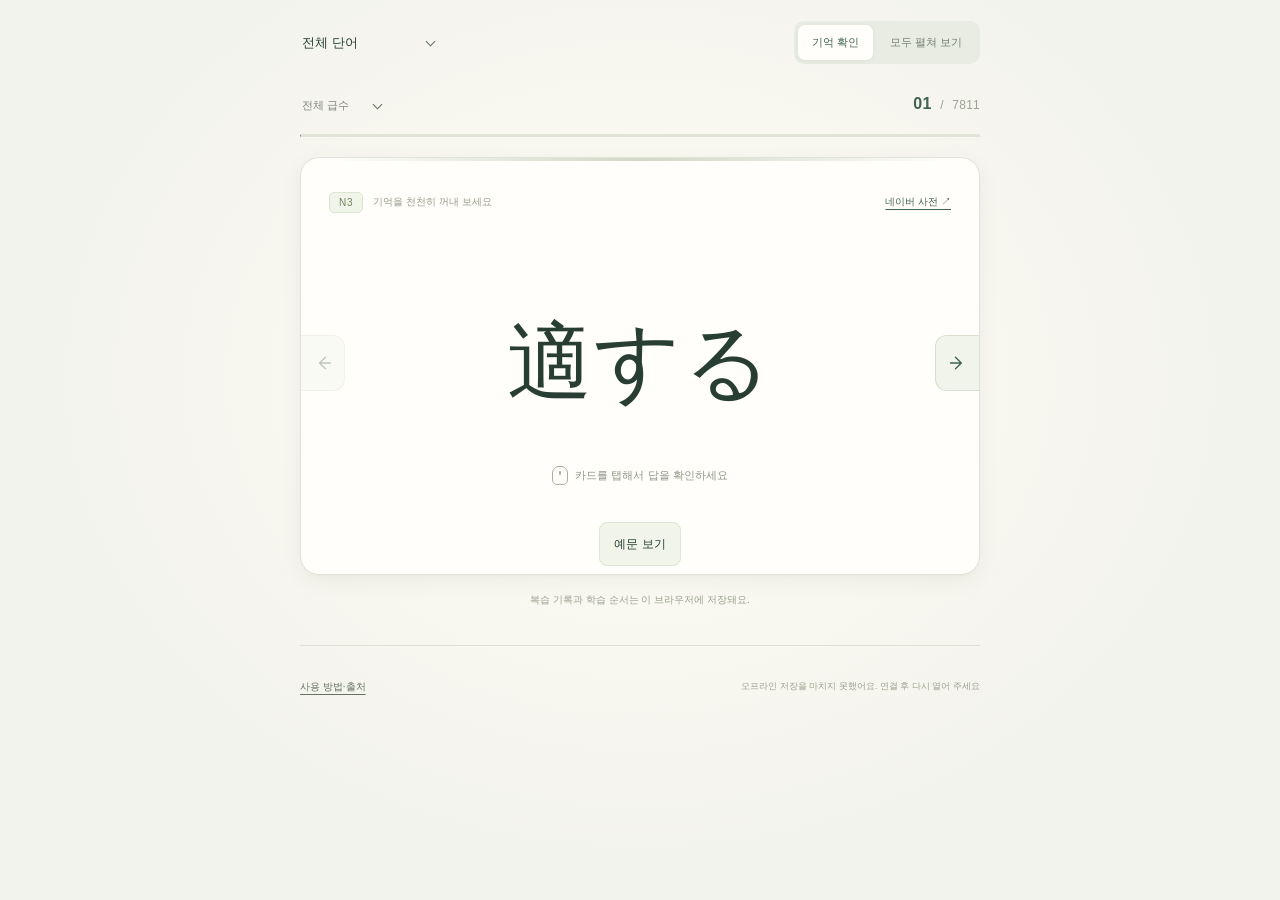
==== commit 6fc685be: "조작법 수정" ====
--- a/index.html
+++ b/index.html
@@ -19,6 +19,7 @@
       <symbol id="i-book" viewBox="0 0 24 24"><path d="M12 5.5C9.2 3.8 5.5 3.5 2.5 4.5v14c3-1 6.7-.7 9.5 1 2.8-1.7 6.5-2 9.5-1v-14c-3-1-6.7-.7-9.5 1Zm0 0v14"/></symbol>
       <symbol id="i-arrow" viewBox="0 0 24 24"><path d="m9 5 7 7-7 7M3 12h13"/></symbol>
       <symbol id="i-check" viewBox="0 0 24 24"><path d="m5 12 4 4L19 6"/></symbol>
+      <symbol id="i-translate" viewBox="0 0 24 24"><path d="M3 5h13M9 3v2M6 5c0 5 4 9 8 11M14 5c0 5-4 9-10 12m9 4 4-10 4 10m-6-4h4"/></symbol>
       <symbol id="i-close" viewBox="0 0 24 24"><path d="m6 6 12 12M6 18 18 6"/></symbol>
       <symbol id="i-spark" viewBox="0 0 24 24"><path d="m12 3 2.5 6.5L21 12l-6.5 2.5L12 21l-2.5-6.5L3 12l6.5-2.5Z"/></symbol>
     </svg>
@@ -64,15 +65,17 @@
 
         <article class="word-card" id="word-card">
           <div class="card-topline"><span class="level-tag" id="level-tag">—</span><span id="card-prompt">기억을 천천히 꺼내 보세요</span><a class="dictionary-link" id="dictionary-link" target="_blank" rel="noopener noreferrer">네이버 사전 ↗</a></div>
-          <div role="button" tabindex="0" class="reveal-surface" id="reveal" aria-expanded="false" aria-label="읽는 법과 뜻 보기">
-            <span class="reading answer" id="reading" lang="ja" aria-hidden="true"></span>
-            <span class="word" id="word" lang="ja"></span>
-            <span class="meanings answer" id="meanings" aria-hidden="true" hidden></span>
+          <div class="card-face">
+            <div role="button" tabindex="0" class="reveal-surface" id="reveal" aria-expanded="false" aria-label="읽는 법과 뜻 보기">
+              <span class="reading answer" id="reading" lang="ja" aria-hidden="true"></span>
+              <span class="word" id="word" lang="ja"></span>
+              <span class="meanings answer" id="meanings" aria-hidden="true" hidden></span>
+            </div>
+            <nav class="card-navigation" aria-label="카드 이동" id="navigation">
+              <button type="button" class="card-side-button card-previous" id="previous" aria-label="이전 단어" title="이전 단어"><svg aria-hidden="true"><use href="#i-arrow"/></svg></button>
+              <button type="button" class="card-side-button card-next" id="next" aria-label="다음 단어" title="다음 단어"><span class="sr-only">다음 단어</span><svg aria-hidden="true"><use href="#i-arrow"/></svg></button>
+            </nav>
           </div>
-          <section class="examples-section" id="examples-section" aria-label="단어 예문" hidden>
-            <button type="button" class="examples-toggle" id="examples-toggle" aria-expanded="false" aria-controls="examples-list">예문 보기</button>
-            <ol class="examples-list" id="examples-list" hidden></ol>
-          </section>
           <div class="card-action-area">
             <p id="reveal-hint" class="reveal-hint"><span class="tap-dot" aria-hidden="true"></span> 카드를 탭해서 답을 확인하세요</p>
             <div id="flags" class="flags" aria-label="복습 표시" hidden>
@@ -81,6 +84,10 @@
               <button type="button" id="flag-unknown" class="flag-button" aria-pressed="false"><svg><use href="#i-check"/></svg><span>모르겠음</span></button>
             </div>
           </div>
+          <section class="examples-section" id="examples-section" aria-label="단어 예문" hidden>
+            <button type="button" class="examples-toggle" id="examples-toggle" aria-expanded="false" aria-controls="examples-list">예문 보기</button>
+            <ol class="examples-list" id="examples-list" hidden></ol>
+          </section>
         </article>
 
         <section class="message-card" id="empty-state" hidden aria-labelledby="empty-title">
@@ -99,12 +106,7 @@
           <button type="button" class="text-button" id="restart">처음부터 다시 보기</button>
         </section>
 
-        <nav class="card-navigation" aria-label="카드 이동" id="navigation">
-          <button type="button" class="previous-button" id="previous"><svg><use href="#i-arrow"/></svg> 이전</button>
-          <span class="keyboard-hint"><kbd>Space</kbd> 답 보기 <span>·</span> <kbd>←</kbd><kbd>→</kbd> 이동</span>
-          <button type="button" class="next-button" id="next"><span>다음 단어</span><svg><use href="#i-arrow"/></svg></button>
-        </nav>
-        <p class="save-note" id="save-note">복습 표시는 이 브라우저에 저장돼요.</p>
+        <p class="save-note" id="save-note">복습 기록과 학습 순서는 이 브라우저에 저장돼요.</p>
       </section>
 
       <footer class="app-footer"><button type="button" class="footer-about" id="about-button">사용 방법·출처</button><span class="offline-status" id="offline-status" role="status">오프라인 준비 확인 중</span></footer>
@@ -115,9 +117,11 @@
       <h2 id="about-title">반가워요, 다시 만난 단어.</h2>
       <p id="dataset-info"></p>
       <p>카드 위의 급수 메뉴에서 전체 급수 또는 N1~N5 중 하나를 고를 수 있어요. 급수와 헷갈림·모르겠음 필터를 함께 적용하며, 카드 왼쪽 위에는 현재 단어의 급수가 표시돼요.</p>
+      <p>전체 단어는 한 바퀴를 시작할 때 자동으로 섞여요. 앱을 닫거나 다른 급수·표시 필터를 보다가 돌아와도 같은 순서와 위치로 이어져요. 한 바퀴를 마친 뒤 ‘새 순서로 한 바퀴 더’를 누르면 다시 섞어요. 표시한 단어를 모아 볼 때는 원본 목록 순서로 보여요.</p>
       <p>단어를 떠올린 뒤 카드를 탭해 답을 확인하세요. 뜻과 읽기의 헷갈림은 따로 표시할 수 있어요. 단어 자체가 낯설고 뜻과 읽는 법이 모두 기억나지 않으면 ‘모르겠음’을 표시하세요. 표시 없이 넘긴 단어를 외운 단어로 처리하지 않아요.</p>
+      <p>카드 양옆의 화살표로 이전·다음 단어로 이동해요. 마지막 단어의 오른쪽 화살표는 복습을 마쳐요. 키보드에서는 좌우 방향키로 이동하고 Space로 답을 확인할 수 있어요.</p>
       <p>‘예문 보기’를 누르면 답을 공개하지 않고 일본어 예문을 볼 수 있어요. 답을 공개하거나 ‘모두 펼쳐 보기’를 선택하면 예문과 원본 영어 번역도 함께 보여요. 예문이 없는 단어에는 버튼이 표시되지 않아요.</p>
-      <p>예문도 길게 눌러 선택·복사할 수 있어요. 각 예문의 ‘파파고 번역’을 누르면 일본어 문장이 입력된 파파고를 새 탭에서 열어요. 파파고 번역에는 인터넷 연결이 필요해요.</p>
+      <p>예문도 길게 눌러 선택·복사할 수 있어요. 예문 오른쪽 번역 아이콘을 누르면 일본어 문장이 입력된 파파고를 새 탭에서 열어요. 파파고 번역에는 인터넷 연결이 필요해요.</p>
       <p>단어를 길게 누르면 선택해서 복사할 수 있어요. 카드 위의 ‘네이버 사전’을 누르면 현재 단어를 새 탭에서 검색해요. 사전 검색에는 인터넷 연결이 필요해요.</p>
       <h3>iPhone에서 사용하기</h3>
       <p>HTTPS 주소로 접속한 뒤 Safari의 공유 메뉴에서 ‘홈 화면에 추가’를 선택하세요. ‘오프라인 사용 준비 완료’가 표시되면 저장된 단어로 인터넷 없이 복습할 수 있어요.</p>
--- a/src/style.css
+++ b/src/style.css
@@ -47,16 +47,17 @@
 progress::-webkit-progress-bar { background: #dfe4d7; }
 progress::-webkit-progress-value { background: #829775; border-radius: 3px; transition: width .25s; }
 progress::-moz-progress-bar { background: #829775; }
-.word-card { position: relative; background: var(--card); border: 1px solid #e0e4d8; border-radius: 19px; box-shadow: 0 7px 22px #2c3d2910, 0 1px 2px #2c3d2905; padding: 22px 28px 0; overflow: hidden; }
+.word-card { --card-inset: 28px; --reveal-top: 38px; --reading-height: 32px; --word-height: 137px; position: relative; background: var(--card); border: 1px solid #e0e4d8; border-radius: 19px; box-shadow: 0 7px 22px #2c3d2910, 0 1px 2px #2c3d2905; padding: 22px var(--card-inset) 0; overflow: hidden; }
 .word-card::before { content: ''; height: 3px; position: absolute; top: 0; left: 28px; right: 28px; background: linear-gradient(90deg, transparent, #96a78570, transparent); }
 .card-topline { display: flex; align-items: center; gap: 10px; min-height: 25px; font-size: 10px; color: #949b89; }
 .level-tag { border: 1px solid #dce5d2; color: #71835e; background: #f1f5e9; font-size: 10px; padding: 4px 9px; border-radius: 5px; letter-spacing: .08em; }
 .dictionary-link { margin-left: auto; flex-shrink: 0; display: inline-flex; align-items: center; min-height: 44px; font-size: 10px; white-space: nowrap; }
-.reveal-surface { display: flex; flex-direction: column; align-items: center; width: 100%; padding: 38px 0 12px; background: transparent; border: 0; border-radius: 10px; color: var(--ink); text-align: center; cursor: pointer; touch-action: manipulation; }
+.card-face { position: relative; }
+.reveal-surface { display: flex; flex-direction: column; align-items: center; width: 100%; padding: var(--reveal-top) 0 12px; background: transparent; border: 0; border-radius: 10px; color: var(--ink); text-align: center; cursor: pointer; touch-action: manipulation; }
 .reveal-surface[aria-disabled="true"] { cursor: default; }
-.reading { display: block; width: 100%; height: 32px; font-size: 18px; line-height: 1.5; letter-spacing: .12em; font-weight: 400; color: #647756; }
-.word { display: flex; align-items: center; justify-content: center; width: 100%; height: 137px; font-family: "Hiragino Mincho ProN", "Yu Mincho", "Noto Serif CJK JP", serif; font-weight: 500; font-size: clamp(36px, calc(70vw / var(--word-length, 3)), 85px); letter-spacing: .025em; white-space: nowrap; }
-.word-long { font-size: clamp(23px, 4.8vw, 48px); letter-spacing: 0; }
+.reading { display: block; width: 100%; height: var(--reading-height); font-size: 18px; line-height: 1.5; letter-spacing: .12em; font-weight: 400; color: #647756; }
+.word { display: flex; align-items: center; justify-content: center; width: 100%; height: var(--word-height); padding-inline: 32px; font-family: "Hiragino Mincho ProN", "Yu Mincho", "Noto Serif CJK JP", serif; font-weight: 500; font-size: clamp(24px, calc((70vw - 64px) / var(--word-length, 3)), 85px); letter-spacing: .025em; white-space: nowrap; }
+.word-long { font-size: clamp(23px, 4.8vw, 48px); letter-spacing: 0; white-space: normal; overflow-wrap: anywhere; line-height: 1.25; }
 .word { -webkit-user-select: text; user-select: text; -webkit-touch-callout: default; cursor: text; }
 .meanings { width: 100%; display: flex; justify-content: center; flex-wrap: wrap; align-content: center; align-items: center; gap: 4px 0; min-height: 80px; line-height: 1.75; font-size: 16px; font-weight: 400; color: #52624e; letter-spacing: -.035em; padding: 6px 0; }
 .meanings span { max-width: 100%; word-break: keep-all; overflow-wrap: anywhere; }
@@ -68,11 +69,13 @@
 .examples-toggle[aria-expanded="true"] { background: transparent; }
 .examples-list { margin: 14px 0 4px; padding: 0; list-style: none; }
 .examples-list li { padding: 14px 0; border-top: 1px solid #e6eadf; overflow-wrap: anywhere; }
+.example-ja-row { display: grid; grid-template-columns: minmax(0, 1fr) 44px; align-items: start; gap: 8px; }
 .example-ja { margin: 0; font-size: 16px; line-height: 1.85; }
 .example-en { margin: 6px 0 0; color: var(--muted); font-size: 12px; line-height: 1.65; }
 .example-ja, .example-en { -webkit-user-select: text; user-select: text; -webkit-touch-callout: default; cursor: text; }
-.example-source { display: inline-flex; align-items: center; min-height: 32px; font-size: 10px; color: #7c8478; }
-.example-translate { display: inline-flex; align-items: center; min-height: 44px; margin-left: 16px; font-size: 12px; }
+.example-translate { display: inline-flex; align-items: center; justify-content: center; width: 44px; min-height: 44px; border-radius: 8px; color: var(--green); }
+.example-translate svg { width: 19px; height: 19px; }
+.example-translate:hover { background: #eaf0df; }
 .card-action-area { height: 79px; display: grid; align-items: center; padding-bottom: 14px; }
 .reveal-hint { display: flex; align-items: center; justify-content: center; gap: 7px; font-size: 11px; color: #8f9784; margin: 0; }
 .tap-dot { width: 16px; height: 19px; border: 1px solid #a8b39a; border-radius: 7px 7px 5px 5px; position: relative; }
@@ -84,15 +87,17 @@
 .flag-button[aria-pressed="true"] { background: #eaf0df; border-color: #9bab84; color: #456334; font-weight: 600; }
 .flag-button[aria-pressed="true"] svg { background: #6d8957; border-color: #6d8957; stroke: white; }
 .flag-button:hover { border-color: #acba9b; }
-.card-navigation { display: flex; align-items: center; justify-content: space-between; gap: 14px; margin-top: 22px; }
-.previous-button { display: flex; align-items: center; gap: 6px; background: transparent; border: 1px solid #d8dfd0; border-radius: 9px; font-size: 12px; min-width: 90px; justify-content: center; }
-.previous-button svg { transform: rotate(180deg); width: 18px; }
-.next-button, .primary-button { display: inline-flex; align-items: center; justify-content: center; gap: 18px; border: 1px solid var(--green); background: var(--green); color: #fffff7; min-height: 46px; padding: 0 23px; border-radius: 9px; font-size: 12px; box-shadow: 0 2px 4px #24382212; }
-.next-button:hover, .primary-button:hover { background: #304f3c; }
-.next-button svg, .primary-button svg { width: 19px; }
-.keyboard-hint { color: #99a18e; font-size: 10px; display: flex; align-items: center; gap: 4px; }
-.keyboard-hint > span { margin: 0 4px; }
-kbd { font-family: inherit; font-size: 9px; border: 1px solid #d8dfcd; border-radius: 4px; padding: 2px 5px; color: #89967a; }
+.card-navigation { position: absolute; left: calc(-1 * var(--card-inset)); right: calc(-1 * var(--card-inset)); top: calc(var(--reveal-top) + var(--reading-height) + var(--word-height) / 2); transform: translateY(-50%); display: flex; justify-content: space-between; pointer-events: none; }
+.card-side-button { display: grid; place-items: center; width: 44px; min-height: 56px; padding: 0; border: 1px solid #d8dfd0; background: #f1f5e9; color: var(--green); pointer-events: auto; }
+.card-side-button:hover:not(:disabled) { background: #e6eddc; }
+.card-side-button:focus-visible { outline-offset: -4px; }
+.card-previous { border-left: 0; border-radius: 0 12px 12px 0; }
+.card-next { border-right: 0; border-radius: 12px 0 0 12px; }
+.card-previous svg { transform: rotate(180deg); }
+.card-side-button svg { width: 20px; }
+.primary-button { display: inline-flex; align-items: center; justify-content: center; gap: 18px; border: 1px solid var(--green); background: var(--green); color: #fffff7; min-height: 46px; padding: 0 23px; border-radius: 9px; font-size: 12px; box-shadow: 0 2px 4px #24382212; }
+.primary-button:hover { background: #304f3c; }
+.primary-button svg { width: 19px; }
 .save-note { text-align: center; font-size: 10px; color: #99a18e; margin: 17px 0 0; line-height: 1.6; }
 .app-footer { margin-top: 37px; padding-top: 19px; border-top: 1px solid var(--line); display: flex; justify-content: space-between; gap: 10px; align-items: center; font-size: 10px; color: #9aA28e; }
 .footer-about { padding: 0; border: 0; background: transparent; font-size: inherit; color: var(--muted); text-decoration: underline; text-underline-offset: 4px; }
@@ -121,22 +126,17 @@
   .mode-switch button { padding: 0 10px; font-size: 10px; min-height: 36px; }
   select { font-size: 12px; }
   progress { margin-bottom: 16px; }
-  .word-card { padding: 18px 17px 0; border-radius: 15px; }
+  .word-card { --card-inset: 17px; --reveal-top: 27px; --reading-height: 28px; --word-height: 118px; padding-top: 18px; border-radius: 15px; }
   .card-topline { font-size: 9px; gap: 7px; }
   .dictionary-link { font-size: 9px; }
-  .reveal-surface { padding-top: 27px; padding-bottom: 8px; }
-  .reading { height: 28px; font-size: clamp(10px, calc(65vw / var(--reading-length, 10)), 16px); letter-spacing: .08em; }
-  .word { height: 118px; }
+  .reveal-surface { padding-bottom: 8px; }
+  .reading { font-size: clamp(10px, calc(65vw / var(--reading-length, 10)), 16px); letter-spacing: .08em; }
   .meanings { font-size: 14px; min-height: 77px; }
   .meanings span + span::before { margin: 0 7px; }
   .card-action-area { height: 75px; padding-bottom: 12px; }
   .flags { gap: 8px; }
   .flag-button { font-size: 11px; }
   .example-ja { font-size: 14px; }
-  .keyboard-hint { display: none; }
-  .card-navigation { margin-top: 18px; }
-  .previous-button { min-width: 83px; }
-  .next-button { min-width: 139px; }
   .app-footer { margin-top: 25px; font-size: 9px; }
   .message-card { min-height: 391px; padding: 36px 20px; }
 }
@@ -146,14 +146,13 @@
   .toolbar { margin-bottom: 12px; }
   .progress-row { margin-bottom: 8px; }
   progress { margin-bottom: 12px; }
-  .word-card { padding-top: 14px; }
-  .reveal-surface { padding-top: 13px; padding-bottom: 4px; }
-  .reading { height: 25px; font-size: clamp(10px, calc(65vw / var(--reading-length, 10)), 15px); }
-  .word { height: 91px; font-size: clamp(34px, calc(65vw / var(--word-length, 3)), 74px); }
+  .word-card { --reveal-top: 13px; --reading-height: 25px; --word-height: 91px; padding-top: 14px; }
+  .reveal-surface { padding-bottom: 4px; }
+  .reading { font-size: clamp(10px, calc(65vw / var(--reading-length, 10)), 15px); }
+  .word { font-size: clamp(24px, calc((65vw - 64px) / var(--word-length, 3)), 74px); }
   .word-long { font-size: clamp(22px, 4.8vw, 40px); }
   .meanings { min-height: 65px; font-size: 13px; }
   .card-action-area { height: 62px; padding-bottom: 8px; }
-  .card-navigation { margin-top: 14px; }
   .save-note { margin-top: 11px; }
   .app-footer { margin-top: 18px; padding-top: 14px; }
 }
